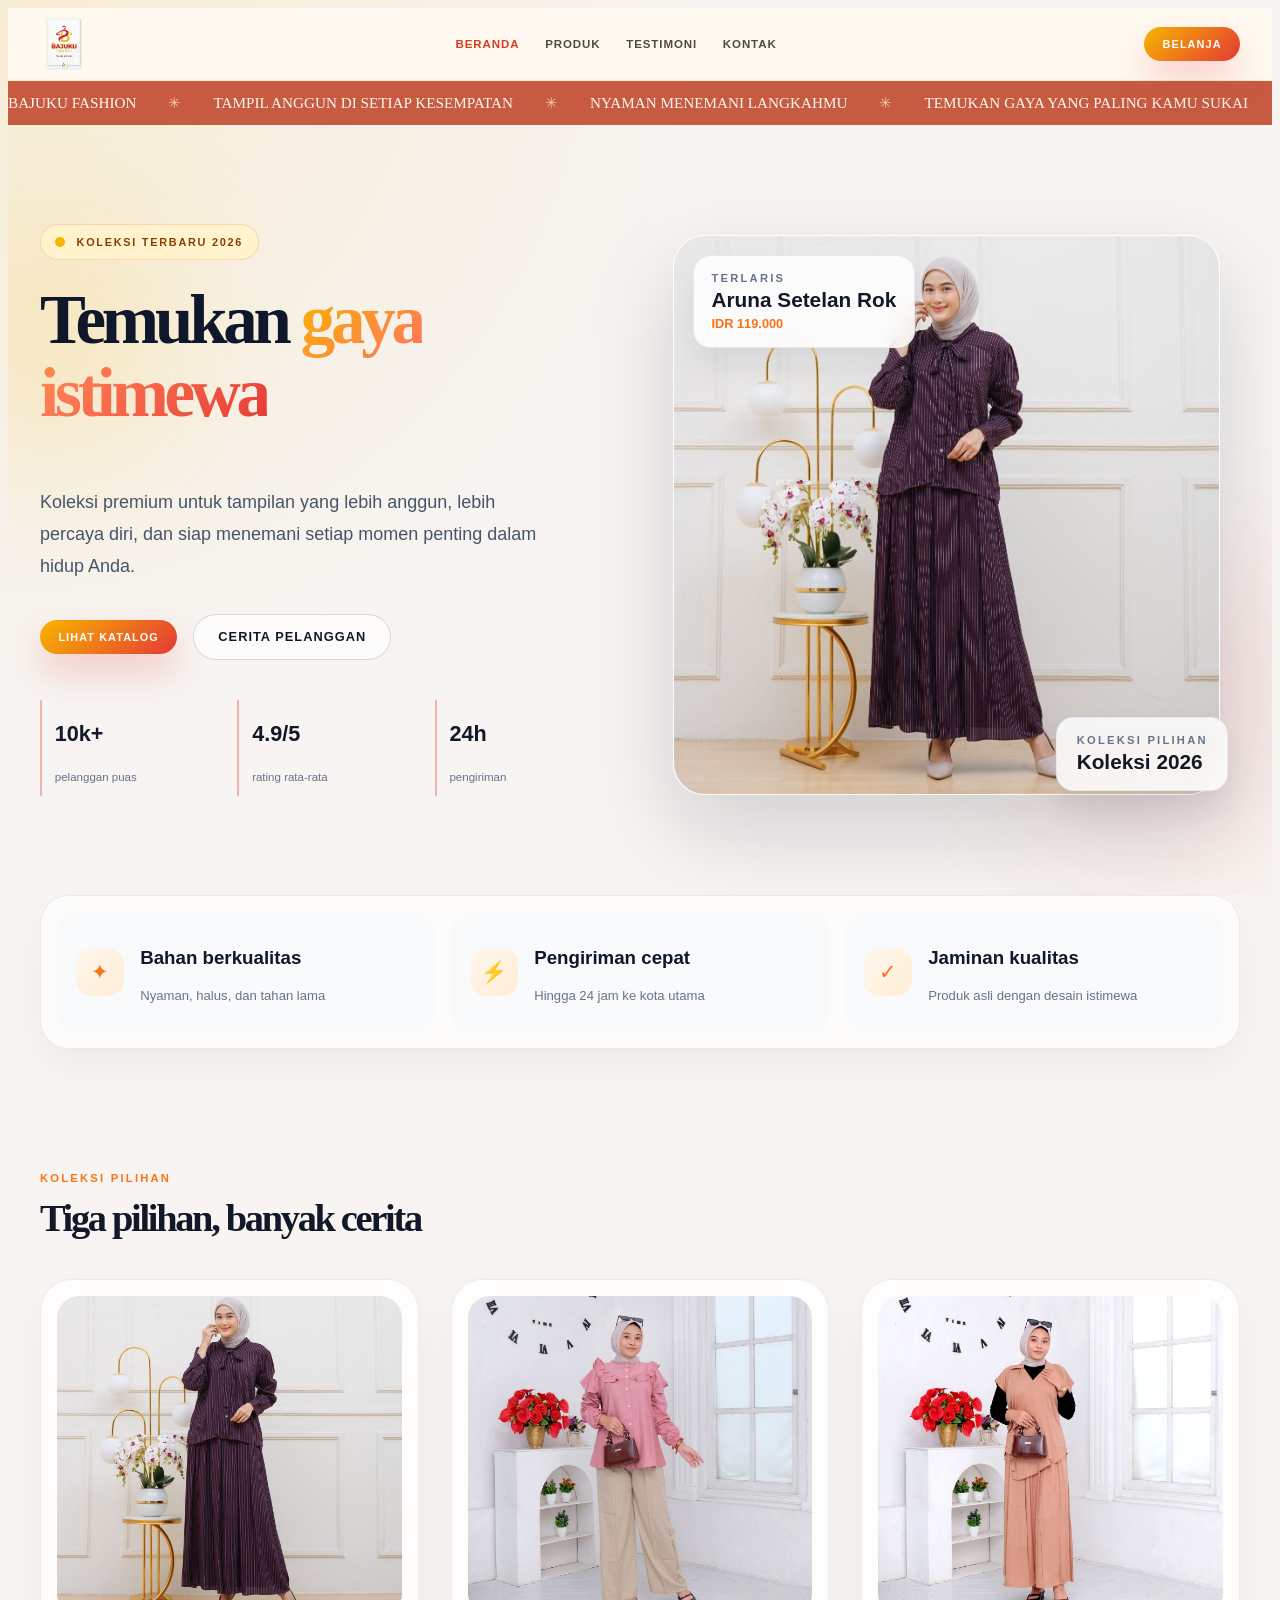
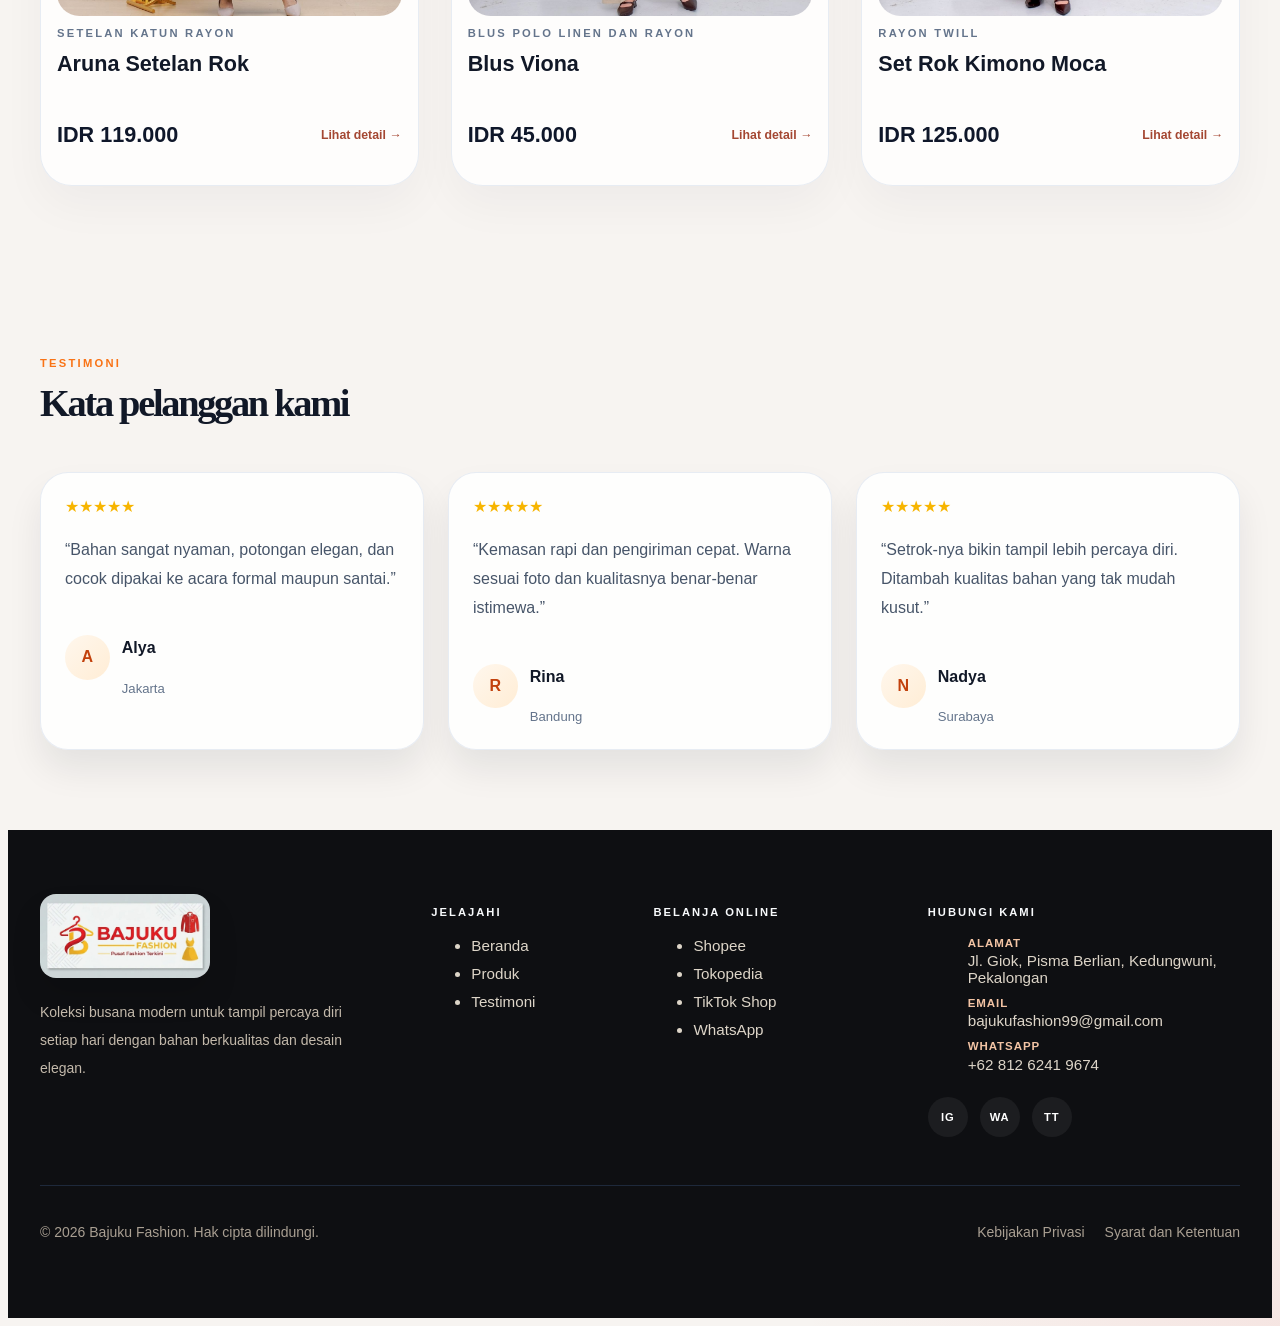
==== v1-23-sep-2026/index.html @ 33618988 "v1.2" ====
<!DOCTYPE html>
<html lang="id">
  <head>
    <meta charset="UTF-8" />
    <meta name="viewport" content="width=device-width, initial-scale=1.0" />
    <title>Bajuku Fashion | Busana Wanita</title>
    <meta
      name="description"
      content="Bajuku Fashion menghadirkan koleksi set rok, blus, dan kimono berkualitas dengan desain modern dan nyaman untuk setiap aktivitas."
    />
    <link rel="stylesheet" href="style.css" />
  </head>
  <body class="bg-[#f7f4f1] text-slate-800 antialiased">
    <header class="site-header">
      <div class="site-header-inner mx-auto max-w-7xl px-3 sm:px-6 lg:px-8">
        <a href="index.html" class="brand-mark" aria-label="Beranda Bajuku Fashion">
          <img src="assets/img/logo-toko/bajuku-portrait.avif" alt="Logo Bajuku Fashion" class="brand-logo" loading="eager" />
        </a>

        <nav class="site-nav" aria-label="Navigasi utama">
          <a href="index.html" class="nav-link active">Beranda</a>
          <a href="index.html#produk" class="nav-link">Produk</a>
          <a href="index.html#testimoni" class="nav-link">Testimoni</a>
          <a href="index.html#kontak" class="nav-link">Kontak</a>
        </nav>

        <a href="#produk" class="primary-btn header-cta">Belanja</a>
      </div>
    </header>

    <div class="ticker" aria-label="Bajuku Fashion, tampil anggun, nyaman sepanjang hari, gaya percaya diri">
      <div class="ticker-track" aria-hidden="true">
        <div class="ticker-group"><span>Bajuku Fashion</span><i>✳</i><span>Tampil anggun di setiap kesempatan</span><i>✳</i><span>Nyaman menemani langkahmu</span><i>✳</i><span>Temukan gaya yang paling kamu sukai</span><i>✳</i><span>Detail manis, pesona istimewa</span><i>✳</i><span>Rayakan cantik versimu</span><i>✳</i><span>Fashion wanita untuk hari penuh cerita</span><i>✳</i><span>Percaya diri, jadi diri sendiri</span><i>✳</i></div>
        <div class="ticker-group"><span>Bajuku Fashion</span><i>✳</i><span>Tampil anggun di setiap kesempatan</span><i>✳</i><span>Nyaman menemani langkahmu</span><i>✳</i><span>Temukan gaya yang paling kamu sukai</span><i>✳</i><span>Detail manis, pesona istimewa</span><i>✳</i><span>Rayakan cantik versimu</span><i>✳</i><span>Fashion wanita untuk hari penuh cerita</span><i>✳</i><span>Percaya diri, jadi diri sendiri</span><i>✳</i></div>
      </div>
    </div>

    <main id="home">
      <section class="hero-wrap">
        <div class="hero-orb orb-left"></div>
        <div class="hero-orb orb-right"></div>

        <div class="mx-auto grid max-w-7xl items-center gap-12 px-4 py-16 sm:px-6 lg:grid-cols-[1.05fr_0.95fr] lg:px-8 lg:py-20">
          <div class="reveal">
            <span class="hero-badge">
              <span class="inline-block h-2.5 w-2.5 rounded-full bg-brand-500"></span>
              Koleksi terbaru 2026
            </span>
            <h1 class="mt-6 max-w-xl text-4xl font-extrabold leading-[1.05] tracking-[-0.06em] text-slate-900 sm:text-5xl lg:text-[4.3rem]">
              Temukan <span class="gradient-text">gaya istimewa</span>
            </h1>
            <p class="mt-6 max-w-lg text-base leading-8 text-slate-600 sm:text-lg">
              Koleksi premium untuk tampilan yang lebih anggun, lebih percaya diri, dan siap menemani setiap momen penting dalam hidup Anda.
            </p>

            <div class="mt-8 flex flex-wrap items-center gap-4">
              <a href="#produk" class="primary-btn">Lihat katalog</a>
              <a href="#testimoni" class="secondary-btn">Cerita pelanggan</a>
            </div>

            <div class="mt-10 grid max-w-xl grid-cols-3 gap-4">
              <div class="stat-card">
                <p class="stat-value">10k+</p>
                <p class="stat-label">pelanggan puas</p>
              </div>
              <div class="stat-card">
                <p class="stat-value">4.9/5</p>
                <p class="stat-label">rating rata-rata</p>
              </div>
              <div class="stat-card">
                <p class="stat-value">24h</p>
                <p class="stat-label">pengiriman</p>
              </div>
            </div>
          </div>

          <div class="hero-visual reveal">
            <div class="hero-card main-card">
              <img src="assets/img/aruna-set-rok/aruna-set-rok-burgundy.avif" alt="Aruna setelan rok warna burgundy" loading="eager" fetchpriority="high" />
            </div>
            <div class="floating-tag tag-left">
              <span>Terlaris</span>
              <strong>Aruna Setelan Rok</strong>
              <em>IDR 119.000</em>
            </div>
            <div class="floating-tag tag-right">
              <span>Koleksi pilihan</span>
              <strong>Koleksi 2026</strong>
            </div>
          </div>
        </div>
      </section>

      <section class="mx-auto max-w-7xl px-4 pb-8 sm:px-6 lg:px-8">
        <div class="feature-band">
          <div class="feature-item">
            <div class="feature-ico">✦</div>
            <div>
              <h3>Bahan berkualitas</h3>
              <p>Nyaman, halus, dan tahan lama</p>
            </div>
          </div>
          <div class="feature-item">
            <div class="feature-ico">⚡</div>
            <div>
              <h3>Pengiriman cepat</h3>
              <p>Hingga 24 jam ke kota utama</p>
            </div>
          </div>
          <div class="feature-item">
            <div class="feature-ico">✓</div>
            <div>
              <h3>Jaminan kualitas</h3>
              <p>Produk asli dengan desain istimewa</p>
            </div>
          </div>
        </div>
      </section>

      <section id="produk" class="mx-auto max-w-7xl px-4 py-20 sm:px-6 lg:px-8">
        <div class="section-heading reveal">
          <p class="eyebrow">Koleksi pilihan</p>
          <h2 class="section-title">Tiga pilihan, banyak cerita</h2>
        </div>

        <div class="product-grid">
          <a class="product-card-link reveal" href="aruna.html" aria-label="Lihat detail Aruna Setelan Rok">
            <article class="product-card">
              <div class="product-image-wrap">
                <img src="assets/img/aruna-set-rok/aruna-set-rok-burgundy.avif" alt="Aruna setelan rok warna burgundy" loading="lazy" />
              </div>
              <p class="product-type">Setelan katun rayon</p>
              <h3 class="product-name">Aruna Setelan Rok</h3>
              <div class="product-card-bottom"><p class="price">IDR 119.000</p><span class="detail-link">Lihat detail <span aria-hidden="true">→</span></span></div>
            </article>
          </a>

          <a class="product-card-link reveal" href="viona.html" aria-label="Lihat detail Blus Viona">
            <article class="product-card">
              <div class="product-image-wrap">
                <img src="assets/img/blus-atasan/blus-viona-DustyPink.avif" alt="Blus Viona warna merah muda dusty pink" loading="lazy" />
              </div>
              <p class="product-type">Blus polo linen dan rayon</p>
              <h3 class="product-name">Blus Viona</h3>
              <div class="product-card-bottom"><p class="price">IDR 45.000</p><span class="detail-link">Lihat detail <span aria-hidden="true">→</span></span></div>
            </article>
          </a>

          <a class="product-card-link reveal" href="kimono.html" aria-label="Lihat detail Set Rok Kimono">
            <article class="product-card">
              <div class="product-image-wrap">
                <img src="assets/img/set-rok-kimono/set-rok-kimono-mocca1.avif" alt="Set rok kimono rayon twill warna moca" loading="lazy" />
              </div>
              <p class="product-type">Rayon twill</p>
              <h3 class="product-name">Set Rok Kimono Moca</h3>
              <div class="product-card-bottom"><p class="price">IDR 125.000</p><span class="detail-link">Lihat detail <span aria-hidden="true">→</span></span></div>
            </article>
          </a>
        </div>
      </section>

      <section id="testimoni" class="mx-auto max-w-7xl px-4 py-20 sm:px-6 lg:px-8">
        <div class="mb-12 reveal">
          <p class="eyebrow">Testimoni</p>
          <h2 class="section-title">Kata pelanggan kami</h2>
        </div>

        <div class="grid gap-6 md:grid-cols-3">
          <article class="testimonial reveal">
            <div class="mb-5 text-brand-500">★★★★★</div>
            <p>“Bahan sangat nyaman, potongan elegan, dan cocok dipakai ke acara formal maupun santai.”</p>
            <div class="mt-6 flex items-center gap-3">
              <div class="avatar">A</div>
              <div>
                <h4>Alya</h4>
                <span>Jakarta</span>
              </div>
            </div>
          </article>

          <article class="testimonial reveal">
            <div class="mb-5 text-brand-500">★★★★★</div>
            <p>“Kemasan rapi dan pengiriman cepat. Warna sesuai foto dan kualitasnya benar-benar istimewa.”</p>
            <div class="mt-6 flex items-center gap-3">
              <div class="avatar">R</div>
              <div>
                <h4>Rina</h4>
                <span>Bandung</span>
              </div>
            </div>
          </article>

          <article class="testimonial reveal">
            <div class="mb-5 text-brand-500">★★★★★</div>
            <p>“Setrok-nya bikin tampil lebih percaya diri. Ditambah kualitas bahan yang tak mudah kusut.”</p>
            <div class="mt-6 flex items-center gap-3">
              <div class="avatar">N</div>
              <div>
                <h4>Nadya</h4>
                <span>Surabaya</span>
              </div>
            </div>
          </article>
        </div>
      </section>
    </main>

    <footer id="kontak" class="bg-[#0e0f12]">
      <div class="mx-auto max-w-7xl px-4 py-16 sm:px-6 lg:px-8">
        <div class="grid landing-footer-grid gap-10">
          <div>
            <img src="assets/img/logo-toko/bajuku-landscape.avif" alt="Logo Bajuku Fashion" class="footer-logo" loading="lazy" />
            <p class="footer-description mt-5 max-w-xs text-sm leading-7">
              Koleksi busana modern untuk tampil percaya diri setiap hari dengan bahan berkualitas dan desain elegan.
            </p>
          </div>

          <div>
            <h3 class="footer-title">Jelajahi</h3>
            <ul class="footer-list">
              <li><a href="#home">Beranda</a></li>
              <li><a href="#produk">Produk</a></li>
              <li><a href="#testimoni">Testimoni</a></li>
            </ul>
          </div>

          <div>
            <h3 class="footer-title">Belanja Online</h3>
            <ul class="footer-list">
              <li><a href="https://shopee.co.id/" target="_blank" rel="noopener noreferrer">Shopee</a></li>
              <li><a href="https://www.tokopedia.com/" target="_blank" rel="noopener noreferrer">Tokopedia</a></li>
              <li><a href="https://shop-id.tokopedia.com/" target="_blank" rel="noopener noreferrer">TikTok Shop</a></li>
              <li><a href="https://wa.me/6281262419674" target="_blank" rel="noopener noreferrer">WhatsApp</a></li>
            </ul>
          </div>

          <div>
            <h3 class="footer-title">Hubungi Kami</h3>
            <ul class="footer-list footer-contact-list">
              <li><span>Alamat</span><span>Jl. Giok, Pisma Berlian, Kedungwuni, Pekalongan</span></li>
              <li><span>Email</span><a href="mailto:bajukufashion99@gmail.com">bajukufashion99@gmail.com</a></li>
              <li><span>WhatsApp</span><a href="https://wa.me/6281262419674" target="_blank" rel="noopener noreferrer">+62 812 6241 9674</a></li>
            </ul>
            <div class="mt-6 flex items-center gap-3">
              <a href="https://www.instagram.com" target="_blank" rel="noreferrer" class="social-link" aria-label="Instagram">IG</a>
              <a href="https://wa.me/6281262419674" target="_blank" rel="noreferrer" class="social-link" aria-label="WhatsApp">WA</a>
              <a href="https://www.tiktok.com" target="_blank" rel="noreferrer" class="social-link" aria-label="TikTok">TT</a>
            </div>
          </div>
        </div>

        <div class="mt-12 flex flex-col gap-4 border-t border-slate-800 pt-6 text-sm footer-legal sm:flex-row sm:items-center sm:justify-between">
          <p>© <span id="year">2026</span> Bajuku Fashion. Hak cipta dilindungi.</p>
          <div class="flex items-center gap-5">
            <a href="kebijakan-privasi.html">Kebijakan Privasi</a>
            <a href="syarat-ketentuan.html">Syarat dan Ketentuan</a>
          </div>
        </div>
      </div>
    </footer>

    <script src="script.js" defer></script>
  </body>
</html>
---- v1-23-sep-2026/style.css ----
html {
  scroll-behavior: smooth;
}

body {
  font-family: Arial, Helvetica, sans-serif;
  background:
    radial-gradient(circle at top left, rgba(247, 181, 0, 0.12), transparent 22%),
    radial-gradient(circle at bottom right, rgba(229, 57, 53, 0.08), transparent 15%),
    #fffaf2;
}

img {
  display: block;
  max-width: 100%;
}

a,
a:hover,
a:focus-visible {
  color: inherit;
  text-decoration: none;
}

.gradient-text {
  background: linear-gradient(135deg, #f7b500 0%, #ff7b54 42%, #e53935 100%);
  -webkit-background-clip: text;
  background-clip: text;
  color: transparent;
}

.site-header {
  position: relative;
  background: rgba(255, 250, 242, 0.96);
  border-bottom: 1px solid rgba(201, 144, 18, 0.12);
}

.site-header-inner {
  min-height: 72px;
  display: flex;
  align-items: center;
  justify-content: space-between;
  gap: 1.5rem;
}

.brand-mark {
  display: inline-flex;
  align-items: center;
  justify-content: center;
  line-height: 0;
}

.brand-logo {
  width: 48px;
  height: 52px;
  object-fit: contain;
}

.nav-link {
  transition: color 0.25s ease;
}

.site-nav {
  display: flex;
  align-items: center;
  justify-content: center;
  flex-wrap: wrap;
  gap: clamp(0.7rem, 2vw, 1.8rem);
  color: #514a42;
  font-size: 0.72rem;
  font-weight: 700;
  letter-spacing: 0.08em;
  text-transform: uppercase;
}

.nav-link:hover,
.nav-link.active {
  color: #d63d1f;
}

.ticker {
  overflow: hidden;
  background: #c65b42;
  color: #fff8ed;
  padding: 0.82rem 0;
}

.ticker-track,
.ticker-group {
  display: flex;
  align-items: center;
}

.ticker-track {
  width: max-content;
  animation: ticker-scroll 34s linear infinite;
}

.ticker-group {
  flex: 0 0 auto;
  gap: 2rem;
  padding-right: 2rem;
  font-family: 'Times New Roman', Times, serif;
  font-size: 0.95rem;
  white-space: nowrap;
  text-transform: uppercase;
}

.ticker-group i {
  color: #f5c6aa;
  font-style: normal;
}

@keyframes ticker-scroll {
  to { transform: translateX(50%); }
}

.primary-btn,
.secondary-btn,
.shop-btn,
.promo-btn {
  transition: all 0.25s ease;
}

.primary-btn {
  display: inline-flex;
  align-items: center;
  justify-content: center;
  border-radius: 9999px;
  background: linear-gradient(135deg, #f7b500 0%, #e53935 100%);
  color: #fff;
  padding: 0.7rem 1.15rem;
  font-size: 0.68rem;
  font-weight: 800;
  letter-spacing: 0.1em;
  text-transform: uppercase;
  box-shadow: 0 18px 35px rgba(229, 57, 53, 0.22);
}

.primary-btn:hover,
.secondary-btn:hover,
.shop-btn:hover,
.promo-btn:hover {
  transform: translateY(-2px);
}

.secondary-btn {
  display: inline-flex;
  align-items: center;
  justify-content: center;
  border-radius: 9999px;
  border: 1px solid rgba(148, 163, 184, 0.38);
  background: rgba(255, 255, 255, 0.7);
  color: #0f172a;
  padding: 0.9rem 1.5rem;
  font-size: 0.8rem;
  font-weight: 800;
  letter-spacing: 0.08em;
  text-transform: uppercase;
}

.hero-wrap {
  position: relative;
  overflow: hidden;
}

.hero-orb {
  position: absolute;
  border-radius: 50%;
  filter: blur(80px);
  opacity: 0.7;
}

.orb-left {
  left: -80px;
  top: 90px;
  width: 240px;
  height: 240px;
  background: rgba(247, 181, 0, 0.26);
}

.orb-right {
  right: -30px;
  bottom: 60px;
  width: 280px;
  height: 280px;
  background: rgba(229, 57, 53, 0.18);
}

.hero-badge {
  display: inline-flex;
  align-items: center;
  gap: 0.7rem;
  border-radius: 9999px;
  border: 1px solid rgba(231, 70, 35, 0.18);
  background: rgba(255, 244, 205, 0.9);
  color: #8c3d00;
  padding: 0.7rem 0.9rem;
  font-size: 0.68rem;
  font-weight: 800;
  letter-spacing: 0.16em;
  text-transform: uppercase;
}

.hero-visual {
  position: relative;
  min-height: 610px;
}

.hero-card {
  position: absolute;
  overflow: hidden;
  border-radius: 2rem;
  border: 1px solid rgba(255, 255, 255, 0.7);
  background: rgba(255, 255, 255, 0.7);
  box-shadow: 0 35px 90px rgba(15, 23, 42, 0.16);
}

.main-card {
  right: 20px;
  top: 30px;
  width: min(100%, 560px);
  height: 560px;
}

.main-card img {
  width: 100%;
  height: 100%;
  object-fit: cover;
}

.floating-tag {
  position: absolute;
  display: flex;
  flex-direction: column;
  gap: 0.25rem;
  border-radius: 1.1rem;
  background: rgba(255, 255, 255, 0.82);
  border: 1px solid rgba(226, 232, 240, 0.9);
  box-shadow: 0 18px 30px rgba(15, 23, 42, 0.08);
  backdrop-filter: blur(8px);
}

.tag-left {
  left: 0;
  top: 50px;
  padding: 1rem 1.1rem;
}

.tag-right {
  right: 12px;
  bottom: 24px;
  padding: 1rem 1.2rem;
}

.floating-tag span,
.panel-kicker,
.product-type,
.eyebrow,
.footer-title {
  font-size: 0.7rem;
  letter-spacing: 0.2em;
  text-transform: uppercase;
  font-weight: 800;
}

.floating-tag strong,
.footer-title,
.product-name,
.stat-value,
.section-title,
.testimonial h4 {
  color: #111827;
}

.floating-tag span {
  color: #64748b;
}

.floating-tag strong {
  font-size: 1.3rem;
  font-weight: 900;
}

.floating-tag em {
  font-size: 0.8rem;
  color: #f97316;
  font-style: normal;
  font-weight: 800;
}

.feature-band {
  display: grid;
  gap: 1rem;
  grid-template-columns: repeat(3, minmax(0, 1fr));
  border: 1px solid rgba(148, 163, 184, 0.2);
  background: rgba(255, 255, 255, 0.7);
  border-radius: 1.8rem;
  box-shadow: 0 18px 35px rgba(15, 23, 42, 0.04);
  padding: 1rem;
}

.feature-item {
  display: flex;
  align-items: center;
  gap: 1rem;
  border-radius: 1.2rem;
  background: rgba(248, 250, 252, 0.8);
  padding: 1rem 1.2rem;
}

.feature-ico {
  display: flex;
  align-items: center;
  justify-content: center;
  width: 3rem;
  height: 3rem;
  border-radius: 1rem;
  background: linear-gradient(135deg, #fff7ed 0%, #ffedd5 100%);
  color: #f97316;
  font-size: 1.3rem;
}

.feature-item h3 {
  font-weight: 800;
  color: #0f172a;
}

.feature-item p {
  color: #64748b;
  font-size: 0.82rem;
  margin-top: 0.2rem;
}

.eyebrow {
  color: #f97316;
}

.section-title {
  margin-top: 0.8rem;
  font-size: clamp(2rem, 3vw, 3rem);
  line-height: 1.1;
  letter-spacing: -0.06em;
  font-weight: 900;
  font-family: 'Times New Roman', Times, serif;
}

.section-heading {
  margin-bottom: 2.5rem;
}

.stat-card {
  min-width: 0;
  border-left: 2px solid rgba(229, 57, 53, 0.35);
  padding-left: 0.8rem;
}

.stat-value {
  font-size: 1.35rem;
  font-weight: 900;
  line-height: 1.2;
}

.stat-label {
  margin-top: 0.3rem;
  color: #64748b;
  font-size: 0.72rem;
  line-height: 1.4;
}

h1 {
  font-family: 'Times New Roman', Times, serif;
}

.filter-row {
  display: flex;
  flex-wrap: wrap;
  gap: 0.75rem;
}

.filter-btn,
.gallery-btn,
.social-link {
  transition: all 0.25s ease;
}

.filter-btn {
  border-radius: 9999px;
  border: 1px solid rgba(148, 163, 184, 0.25);
  background: rgba(255, 255, 255, 0.7);
  padding: 0.8rem 1.1rem;
  font-size: 0.72rem;
  font-weight: 800;
  letter-spacing: 0.12em;
  text-transform: uppercase;
  color: #334155;
}

.filter-btn:hover,
.filter-btn.active {
  background: linear-gradient(135deg, #f7b500 0%, #e53935 100%);
  color: white;
  border-color: transparent;
  box-shadow: 0 14px 24px rgba(229, 57, 53, 0.22);
}

.product-card {
  position: relative;
  border-radius: 2rem;
  background: rgba(255, 255, 255, 0.8);
  border: 1px solid rgba(226, 232, 240, 0.8);
  padding: 1rem;
  box-shadow: 0 20px 45px rgba(15, 23, 42, 0.04);
  transition: transform 0.3s ease, box-shadow 0.3s ease;
}

.product-grid {
  display: grid;
  grid-template-columns: repeat(3, minmax(0, 1fr));
  gap: 2rem;
}

.product-card-link {
  display: block;
  min-width: 0;
  color: inherit;
}

.product-card-link .product-card {
  height: 100%;
}

.product-card-link:hover .product-card {
  transform: translateY(-6px);
  box-shadow: 0 30px 60px rgba(15, 23, 42, 0.1);
}

.product-card-bottom {
  display: flex;
  align-items: center;
  justify-content: space-between;
  flex-wrap: wrap;
  gap: 0.65rem;
  margin-top: 1.25rem;
}

.detail-link {
  color: #a44732;
  font-size: 0.77rem;
  font-weight: 800;
}

.detail-main,
.policy-main {
  width: min(100% - 2rem, 80rem);
  margin: 0 auto;
}

.detail-main {
  padding-top: 2rem;
  padding-bottom: 5rem;
}

.breadcrumb {
  display: flex;
  flex-wrap: wrap;
  gap: 0.55rem;
  margin-bottom: 1.5rem;
  color: #71685f;
  font-size: 0.82rem;
}

.breadcrumb span {
  color: #b6a99d;
}

.product-detail-grid {
  display: grid;
  grid-template-columns: minmax(0, 1fr) minmax(0, 0.9fr);
  align-items: start;
  gap: clamp(2rem, 5vw, 5rem);
}

.detail-image-frame {
  overflow: hidden;
  aspect-ratio: 0.92;
  border: 1px solid rgba(112, 91, 72, 0.12);
  border-radius: 0.5rem;
  background: #eee8df;
}

.detail-main-image,
.detail-main-video {
  width: 100%;
  height: 100%;
  object-fit: cover;
}

.detail-main-video[hidden],
.detail-main-image[hidden] {
  display: none;
}

.detail-main-image {
  display: block;
}

.detail-gallery-controls {
  display: grid;
  gap: 0.75rem;
  margin-top: 0.8rem;
}

.detail-thumbnails {
  display: flex;
  gap: 0.55rem;
  overflow-x: auto;
  padding: 0.15rem 0 0.4rem;
  scrollbar-width: thin;
}

.gallery-thumbnail {
  flex: 0 0 4.5rem;
  width: 4.5rem;
  height: 4.5rem;
  overflow: hidden;
  border: 2px solid transparent;
  border-radius: 0.35rem;
  background: #eee8df;
  cursor: pointer;
}

.gallery-thumbnail.is-selected {
  border-color: #c65b42;
}

.gallery-thumbnail img {
  width: 100%;
  height: 100%;
  object-fit: cover;
}

.video-choice {
  justify-self: start;
  border: 1px solid #c65b42;
  border-radius: 0.3rem;
  background: #fffaf2;
  color: #9c432f;
  padding: 0.65rem 0.9rem;
  font: inherit;
  font-size: 0.82rem;
  font-weight: 700;
  cursor: pointer;
}

.video-choice:disabled {
  border-color: #d8d0c7;
  color: #82796f;
  cursor: not-allowed;
}

.image-caption {
  margin-top: 0.75rem;
  color: #71685f;
  font-size: 0.8rem;
}

.detail-copy {
  padding-top: 1rem;
}

.detail-title {
  margin-top: 0.75rem;
  color: #211d19;
  font-family: 'Times New Roman', Times, serif;
  font-size: 3rem;
  font-weight: 700;
  line-height: 1.05;
}

.detail-price {
  margin-top: 1rem;
  color: #9c432f;
  font-size: 1.6rem;
  font-weight: 800;
}

.detail-lead {
  margin-top: 1rem;
  color: #514a42;
  font-size: 1rem;
  line-height: 1.8;
}

.color-selector {
  margin-top: 1.5rem;
  border: 0;
  padding: 0;
}

.color-selector legend {
  margin-bottom: 0.75rem;
  color: #342f29;
  font-size: 0.88rem;
  font-weight: 700;
}

.selected-color {
  color: #71685f;
  font-weight: 400;
}

.color-options {
  display: flex;
  flex-wrap: wrap;
  gap: 0.55rem;
}

.color-option {
  display: inline-flex;
  align-items: center;
  gap: 0.5rem;
  min-height: 2.55rem;
  border: 1px solid #ddd4c9;
  border-radius: 9999px;
  padding: 0.45rem 0.8rem;
  background: rgba(255, 255, 255, 0.68);
  color: #403a34;
  font: inherit;
  font-size: 0.78rem;
  cursor: pointer;
}

.color-option.is-selected,
.color-option:focus-visible {
  border-color: #9c432f;
  outline: 2px solid rgba(156, 67, 47, 0.16);
  outline-offset: 2px;
}

.color-dot {
  width: 1rem;
  height: 1rem;
  flex: 0 0 auto;
  border: 1px solid rgba(0, 0, 0, 0.14);
  border-radius: 50%;
  background: var(--swatch-color);
}

.detail-marketplaces {
  display: grid;
  grid-template-columns: repeat(2, minmax(0, 1fr));
  gap: 0.65rem;
  margin-top: 1.6rem;
}

.detail-marketplaces a {
  display: flex;
  align-items: center;
  justify-content: center;
  min-height: 3rem;
  border: 1px solid #ddd4c9;
  border-radius: 0.35rem;
  background: rgba(255, 255, 255, 0.72);
  color: #403a34;
  font-size: 0.83rem;
  font-weight: 700;
  text-align: center;
}

.detail-marketplaces a:hover {
  border-color: #a44732;
  color: #923e2c;
}

.detail-marketplaces .marketplace-primary {
  grid-column: 1 / -1;
  justify-content: space-between;
  padding: 0 1rem;
  border-color: #a44732;
  background: #a44732;
  color: #fff;
}

.marketplace-primary span {
  border-radius: 9999px;
  background: rgba(255, 255, 255, 0.18);
  padding: 0.35rem 0.6rem;
  font-size: 0.65rem;
}

.detail-information {
  display: grid;
  gap: 2rem;
  margin-top: 4rem;
  border-top: 1px solid #ddd4c9;
  padding-top: 2.5rem;
}

.detail-information > div:first-child > p {
  max-width: 48rem;
  margin-top: 0.8rem;
  color: #62594f;
  line-height: 1.7;
}

.detail-columns {
  display: grid;
  grid-template-columns: repeat(2, minmax(0, 1fr));
  gap: 2.5rem;
}

.spec-section h3,
.product-notes h3 {
  margin-bottom: 0.8rem;
  color: #332d27;
  font-size: 1rem;
  font-weight: 800;
}

.detail-list {
  display: grid;
  gap: 0.6rem;
  padding-left: 1.2rem;
  color: #514a42;
  line-height: 1.65;
}

.size-list {
  display: grid;
}

.size-list > div {
  display: flex;
  justify-content: space-between;
  gap: 1rem;
  border-bottom: 1px solid #e6dfd6;
  padding: 0.65rem 0;
  color: #514a42;
  font-size: 0.9rem;
}

.size-list dd {
  margin: 0;
  font-weight: 700;
  text-align: right;
}

.product-notes {
  border-left: 3px solid #c65b42;
  padding-left: 1rem;
}

.simple-footer {
  display: flex;
  flex-wrap: wrap;
  align-items: center;
  justify-content: space-between;
  gap: 0.9rem 2rem;
  background: #1d1b18;
  padding: 1.5rem max(calc((100vw - 80rem) / 2), 1.25rem);
  color: #ddd5c8;
  font-size: 0.8rem;
}

.simple-footer a:first-child {
  color: #fff8ed;
  font-weight: 800;
}

.simple-footer a:hover {
  color: #f3c4a4;
}

.policy-main {
  min-height: calc(100vh - 150px);
  padding-top: 2rem;
  padding-bottom: 5rem;
}

.policy-content {
  max-width: 54rem;
  padding: 1.5rem 0 2rem;
}

.policy-list {
  display: grid;
  gap: 1.1rem;
  margin-top: 2rem;
  padding-left: 1.35rem;
  color: #514a42;
  font-size: 1rem;
  line-height: 1.8;
}

.policy-statement {
  margin-top: 1.5rem;
  color: #514a42;
  font-size: 1.05rem;
  line-height: 1.9;
}

.policy-thanks {
  margin-top: 1.5rem;
  color: #514a42;
  line-height: 1.7;
}

.policy-back {
  margin-top: 1.5rem;
}

.product-card:hover {
  transform: translateY(-8px);
  box-shadow: 0 30px 60px rgba(15, 23, 42, 0.1);
}

.product-card.hidden {
  display: none;
}

.product-image-wrap {
  overflow: hidden;
  border-radius: 1.4rem;
}

.product-image-wrap img {
  width: 100%;
  height: 320px;
  object-fit: cover;
  transition: transform 0.45s ease;
}

.product-card:hover .product-image-wrap img {
  transform: scale(1.05);
}

.product-type {
  color: #64748b;
}

.product-name {
  margin-top: 0.5rem;
  font-size: 1.35rem;
  font-weight: 900;
  line-height: 1.3;
}

.product-badge {
  display: inline-flex;
  align-items: center;
  justify-content: center;
  border-radius: 9999px;
  padding: 0.35rem 0.7rem;
  font-size: 0.65rem;
  font-weight: 800;
  letter-spacing: 0.08em;
  text-transform: uppercase;
}

.product-badge.hot { background: #fff4d6; color: #b75d00; }
.product-badge.new { background: #fff1f2; color: #be123c; }
.product-badge.trend { background: #fff6d9; color: #ca8a04; }
.product-badge.fresh { background: #fff0dc; color: #b45309; }
.product-badge.limited { background: #fff1f2; color: #e53935; }
.product-badge.popular { background: #fffaf0; color: #b45309; }

.price {
  font-size: 1.35rem;
  font-weight: 900;
  color: #0f172a;
}

.meta {
  margin-top: 0.18rem;
  color: #64748b;
  font-size: 0.85rem;
}

.shop-btn {
  border: none;
  border-radius: 9999px;
  background: #111827;
  color: white;
  padding: 0.78rem 1.1rem;
  font-size: 0.75rem;
  font-weight: 800;
  letter-spacing: 0.08em;
  text-transform: uppercase;
}

.marketplace-links {
  display: flex;
  flex-wrap: wrap;
  gap: 0.45rem;
  margin-top: 1rem;
}

.marketplace-links a {
  display: inline-flex;
  align-items: center;
  justify-content: center;
  min-height: 2.35rem;
  border: 1px solid #e2e8f0;
  border-radius: 9999px;
  padding: 0.5rem 0.72rem;
  color: #334155;
  font-size: 0.68rem;
  font-weight: 700;
  text-decoration: none;
  transition: background 0.2s ease, color 0.2s ease, border-color 0.2s ease;
}

.marketplace-links a:hover {
  border-color: #d47b00;
  background: #fff8df;
  color: #8d3d00;
}

.marketplace-links a.recommended {
  border-color: #111827;
  background: #111827;
  color: #fff;
}

.marketplace-links a.recommended:hover {
  background: #334155;
}

.gallery-slider {
  position: relative;
  overflow: hidden;
  border-radius: 2rem;
  min-height: 440px;
}

.slide {
  position: absolute;
  inset: 0;
  opacity: 0;
  pointer-events: none;
  transition: opacity 0.5s ease, transform 0.5s ease;
  transform: scale(1.02);
}

.slide.active {
  opacity: 1;
  pointer-events: auto;
  transform: scale(1);
}

.slide-caption {
  position: absolute;
  left: 2rem;
  bottom: 2rem;
  padding: 1rem 1.2rem;
  border-radius: 1rem;
  background: rgba(15, 23, 42, 0.38);
  border: 1px solid rgba(255, 255, 255, 0.18);
  backdrop-filter: blur(10px);
}

.slide-caption p {
  color: rgba(255, 255, 255, 0.84);
  font-size: 0.7rem;
  letter-spacing: 0.18em;
  text-transform: uppercase;
}

.slide-caption h3 {
  margin-top: 0.5rem;
  font-size: 2rem;
  font-weight: 900;
}

.gallery-btn {
  display: inline-flex;
  align-items: center;
  justify-content: center;
  width: 3rem;
  height: 3rem;
  border-radius: 9999px;
  border: 1px solid rgba(255, 255, 255, 0.2);
  background: rgba(255, 255, 255, 0.06);
  color: white;
  font-size: 1.25rem;
}

.gallery-btn:hover {
  background: rgba(249, 115, 22, 0.2);
  border-color: rgba(251, 146, 60, 0.5);
}

.feature-panel,
.testimonial {
  border: 1px solid rgba(226, 232, 240, 0.8);
  background: rgba(255, 255, 255, 0.08);
  border-radius: 1.75rem;
  box-shadow: 0 20px 35px rgba(15, 23, 42, 0.08);
}

.feature-panel {
  padding: 1.5rem;
}

.feature-panel ul {
  margin-top: 1rem;
  display: grid;
  gap: 0.85rem;
  color: rgba(255, 255, 255, 0.74);
  font-size: 0.95rem;
  line-height: 1.7;
}

.feature-panel li {
  display: flex;
  gap: 0.7rem;
  align-items: flex-start;
}

.feature-panel li::before {
  content: '✦';
  color: #fbbf24;
  font-size: 0.8rem;
  line-height: 1.8;
}

.promo-panel {
  border-radius: 1.8rem;
  background: linear-gradient(135deg, #f7b500 0%, #e53935 100%);
  padding: 1.7rem 1.5rem;
  color: white;
  box-shadow: 0 24px 46px rgba(229, 57, 53, 0.25);
}

.promo-panel p {
  font-size: 0.7rem;
  letter-spacing: 0.2em;
  text-transform: uppercase;
  opacity: 0.85;
}

.promo-panel h3 {
  margin-top: 0.9rem;
  font-size: clamp(2rem, 2.5vw, 3rem);
  line-height: 1.1;
  font-weight: 900;
}

.promo-panel span {
  display: block;
  margin-top: 0.7rem;
  color: rgba(255, 255, 255, 0.82);
}

.promo-btn {
  display: inline-flex;
  margin-top: 1.4rem;
  border-radius: 9999px;
  background: white;
  color: #111827;
  padding: 0.8rem 1.3rem;
  font-size: 0.72rem;
  font-weight: 800;
  letter-spacing: 0.08em;
  text-transform: uppercase;
}

.testimonial {
  background: rgba(255, 255, 255, 0.85);
  padding: 1.5rem;
}

.testimonial p {
  color: #475569;
  line-height: 1.8;
  font-size: 1rem;
}

.avatar {
  display: flex;
  align-items: center;
  justify-content: center;
  width: 2.8rem;
  height: 2.8rem;
  border-radius: 50%;
  background: linear-gradient(135deg, #fff7ed 0%, #ffedd5 100%);
  color: #c2410c;
  font-weight: 900;
}

.testimonial h4 {
  font-weight: 800;
}

.testimonial span {
  color: #64748b;
  font-size: 0.82rem;
}

.footer-logo {
  width: 170px;
  border-radius: 1rem;
  box-shadow: 0 18px 30px rgba(0, 0, 0, 0.12);
}

.footer-title {
  color: #f8fafc;
  font-weight: 800;
  letter-spacing: 0.18em;
  text-transform: uppercase;
}

.footer-list {
  margin-top: 1.2rem;
  display: grid;
  gap: 0.7rem;
  color: #ddd5c8;
  font-size: 0.95rem;
}

.footer-list a {
  transition: color 0.2s ease;
  text-decoration: none;
}

.footer-list a:hover {
  color: #f3c4a4;
}

footer {
  color: #ddd5c8;
}

.footer-description {
  color: #c3b9ab;
}

.landing-footer-grid {
  grid-template-columns: minmax(12rem, 1.35fr) minmax(8rem, 0.7fr) minmax(10rem, 0.9fr) minmax(15rem, 1.2fr);
}

.landing-footer-grid > div {
  min-width: 0;
}

.footer-contact-list li {
  display: grid;
  gap: 0.2rem;
  overflow-wrap: anywhere;
}

.footer-contact-list li > span:first-child {
  color: #f3c4a4;
  font-size: 0.72rem;
  font-weight: 800;
  letter-spacing: 0.08em;
  text-transform: uppercase;
}

.footer-legal {
  color: #a99f92;
}

footer a {
  color: inherit;
  text-decoration: none;
}

footer a:hover {
  color: #f3c4a4;
}

.social-link {
  display: inline-flex;
  align-items: center;
  justify-content: center;
  width: 2.5rem;
  height: 2.5rem;
  border-radius: 9999px;
  background: rgba(255, 255, 255, 0.06);
  color: #fff;
  font-size: 0.7rem;
  font-weight: 800;
  letter-spacing: 0.08em;
}

.social-link:hover {
  background: rgba(249, 115, 22, 0.2);
  color: #fed7aa;
}

.reveal {
  opacity: 0;
  transform: translateY(24px);
  transition: opacity 0.7s ease, transform 0.7s ease;
}

.reveal.is-visible {
  opacity: 1;
  transform: translateY(0);
}

@media (max-width: 1024px) {
  .landing-footer-grid {
    grid-template-columns: repeat(2, minmax(0, 1fr));
  }

  .hero-visual {
    min-height: 520px;
  }

  .main-card {
    width: min(100%, 480px);
    height: 500px;
  }
}

@media (max-width: 768px) {
  .brand-logo {
    width: 44px;
    height: 48px;
  }

  .feature-band {
    grid-template-columns: 1fr;
  }

  .hero-visual {
    min-height: 470px;
  }

  .product-grid {
    grid-template-columns: repeat(2, minmax(0, 1fr));
  }

  .product-detail-grid {
    grid-template-columns: minmax(0, 1fr);
    gap: 1.5rem;
  }

  .detail-image-frame {
    aspect-ratio: 1.1;
  }

  .main-card {
    right: 0;
    left: 0;
    margin: 0 auto;
    width: min(100%, 440px);
    height: 420px;
  }

  .tag-left {
    left: 14px;
    top: 18px;
  }

  .tag-right {
    right: 18px;
    bottom: 10px;
  }
}

@media (max-width: 640px) {
  .brand-logo {
    width: 40px;
    height: 44px;
  }

  .site-header-inner {
    min-height: 64px;
    flex-wrap: wrap;
    justify-content: center;
    gap: 0.35rem 0.9rem;
    padding-top: 0.5rem;
    padding-bottom: 0.55rem;
  }

  .site-nav {
    order: 3;
    width: 100%;
    gap: 0.45rem 1rem;
    font-size: 0.62rem;
  }

  .detail-main,
  .policy-main {
    width: min(100% - 1.5rem, 80rem);
  }

  .detail-title {
    font-size: 2.35rem;
  }

  .gallery-thumbnail {
    flex-basis: 3.8rem;
    width: 3.8rem;
    height: 3.8rem;
  }

  .landing-footer-grid {
    grid-template-columns: 1fr;
  }

  .detail-columns {
    grid-template-columns: 1fr;
    gap: 1.5rem;
  }

  .detail-marketplaces {
    gap: 0.5rem;
  }

  .simple-footer {
    align-items: flex-start;
    flex-direction: column;
    padding: 1.5rem 1rem;
  }

  .header-cta {
    padding: 0.55rem 0.85rem;
    font-size: 0.62rem;
  }

  .product-grid {
    grid-template-columns: 1fr;
    gap: 1.2rem;
  }

  .product-image-wrap img {
    height: 360px;
  }

  .hero-badge {
    letter-spacing: 0.12em;
    font-size: 0.62rem;
  }

  .hero-visual {
    min-height: 390px;
  }

  .main-card {
    height: 330px;
  }

  .tag-left,
  .tag-right {
    padding: 0.8rem 0.85rem;
  }

  .floating-tag strong {
    font-size: 1rem;
  }

  .slide-caption {
    left: 1rem;
    right: 1rem;
    bottom: 1rem;
  }
}

@media (prefers-reduced-motion: reduce) {
  html { scroll-behavior: auto; }
  .ticker-track { animation: none; }
  *, *::before, *::after { transition-duration: 0.01ms !important; }
}

/* Static utility styles keep the layout available without a runtime CSS CDN. */
* { box-sizing: border-box; }
.mx-auto { margin-left: auto; margin-right: auto; }
.flex { display: flex; }
.inline-flex { display: inline-flex; }
.inline-block { display: inline-block; }
.grid { display: grid; }
.hidden { display: none; }
.flex-col { flex-direction: column; }
.flex-wrap { flex-wrap: wrap; }
.items-center { align-items: center; }
.items-start { align-items: flex-start; }
.justify-between { justify-content: space-between; }
.grid-cols-3 { grid-template-columns: repeat(3, minmax(0, 1fr)); }
.gap-2 { gap: 0.5rem; }
.gap-3 { gap: 0.75rem; }
.gap-4 { gap: 1rem; }
.gap-5 { gap: 1.25rem; }
.gap-6 { gap: 1.5rem; }
.gap-7 { gap: 1.75rem; }
.gap-8 { gap: 2rem; }
.gap-10 { gap: 2.5rem; }
.gap-12 { gap: 3rem; }
.max-w-7xl { max-width: 80rem; }
.max-w-xl { max-width: 36rem; }
.max-w-lg { max-width: 32rem; }
.max-w-xs { max-width: 20rem; }
.w-full { width: 100%; }
.h-2\.5 { height: 0.625rem; }
.w-2\.5 { width: 0.625rem; }
.h-\[440px\] { height: 440px; }
.object-cover { object-fit: cover; }
.px-3 { padding-left: 0.75rem; padding-right: 0.75rem; }
.px-4 { padding-left: 1rem; padding-right: 1rem; }
.py-2 { padding-top: 0.5rem; padding-bottom: 0.5rem; }
.py-16 { padding-top: 4rem; padding-bottom: 4rem; }
.py-20 { padding-top: 5rem; padding-bottom: 5rem; }
.pb-8 { padding-bottom: 2rem; }
.pt-6 { padding-top: 1.5rem; }
.mt-5 { margin-top: 1.25rem; }
.mt-6 { margin-top: 1.5rem; }
.mt-8 { margin-top: 2rem; }
.mt-10 { margin-top: 2.5rem; }
.mt-12 { margin-top: 3rem; }
.mb-5 { margin-bottom: 1.25rem; }
.mb-10 { margin-bottom: 2.5rem; }
.mb-12 { margin-bottom: 3rem; }
.text-4xl { font-size: 2.25rem; }
.text-base { font-size: 1rem; }
.text-sm { font-size: 0.875rem; }
.text-white { color: #fff; }
.text-slate-300 { color: #cbd5e1; }
.text-slate-400 { color: #94a3b8; }
.text-slate-500 { color: #64748b; }
.text-slate-600 { color: #475569; }
.text-slate-700 { color: #334155; }
.text-slate-800 { color: #1e293b; }
.text-slate-900 { color: #0f172a; }
.text-brand-200 { color: #ffe379; }
.text-brand-500 { color: #f7b500; }
.bg-brand-500 { background-color: #f7b500; }
.bg-white\/80 { background-color: rgba(255, 255, 255, 0.8); }
.bg-\[\#f7f4f1\] { background-color: #f7f4f1; }
.bg-\[\#17181b\] { background-color: #17181b; }
.bg-\[\#0e0f12\] { background-color: #0e0f12; }
.border { border: 1px solid #e2e8f0; }
.border-t { border-top: 1px solid; }
.border-slate-200 { border-color: #e2e8f0; }
.border-slate-800 { border-color: #1e293b; }
.rounded-full { border-radius: 9999px; }
.shadow-sm { box-shadow: 0 1px 2px rgba(15, 23, 42, 0.08); }
.font-bold { font-weight: 700; }
.font-extrabold { font-weight: 800; }
.uppercase { text-transform: uppercase; }
.antialiased { -webkit-font-smoothing: antialiased; }
.transition { transition: all 0.25s ease; }
.leading-7 { line-height: 1.75rem; }
.leading-8 { line-height: 2rem; }
.leading-\[1\.05\] { line-height: 1.05; }
.tracking-\[0\.12em\] { letter-spacing: 0.12em; }
.tracking-\[0\.16em\] { letter-spacing: 0.16em; }
.tracking-\[-0\.06em\] { letter-spacing: -0.06em; }
.text-\[0\.68rem\] { font-size: 0.68rem; }
.text-\[0\.74rem\] { font-size: 0.74rem; }
.hover\:border-brand-300:hover { border-color: #ffd24a; }
.hover\:text-brand-600:hover { color: #e89a00; }

@media (min-width: 640px) {
  .sm\:flex-row { flex-direction: row; }
  .sm\:items-center { align-items: center; }
  .sm\:items-end { align-items: flex-end; }
  .sm\:justify-between { justify-content: space-between; }
  .sm\:gap-3 { gap: 0.75rem; }
  .sm\:px-5 { padding-left: 1.25rem; padding-right: 1.25rem; }
  .sm\:px-6 { padding-left: 1.5rem; padding-right: 1.5rem; }
  .sm\:text-5xl { font-size: 3rem; }
  .sm\:text-lg { font-size: 1.125rem; }
}

@media (min-width: 768px) {
  .md\:flex-row { flex-direction: row; }
  .md\:items-end { align-items: flex-end; }
  .md\:justify-between { justify-content: space-between; }
  .md\:grid-cols-2 { grid-template-columns: repeat(2, minmax(0, 1fr)); }
  .md\:grid-cols-3 { grid-template-columns: repeat(3, minmax(0, 1fr)); }
  .md\:inline-flex { display: inline-flex; }
}

@media (min-width: 1024px) {
  .lg\:flex { display: flex; }
  .lg\:grid-cols-4 { grid-template-columns: repeat(4, minmax(0, 1fr)); }
  .lg\:grid-cols-\[1\.05fr_0\.95fr\] { grid-template-columns: 1.05fr 0.95fr; }
  .lg\:grid-cols-\[1\.2fr_0\.8fr\] { grid-template-columns: 1.2fr 0.8fr; }
  .lg\:px-8 { padding-left: 2rem; padding-right: 2rem; }
  .lg\:py-20 { padding-top: 5rem; padding-bottom: 5rem; }
  .lg\:text-\[4\.3rem\] { font-size: 4.3rem; }
}

@media (min-width: 1280px) {
  .xl\:grid-cols-3 { grid-template-columns: repeat(3, minmax(0, 1fr)); }
}
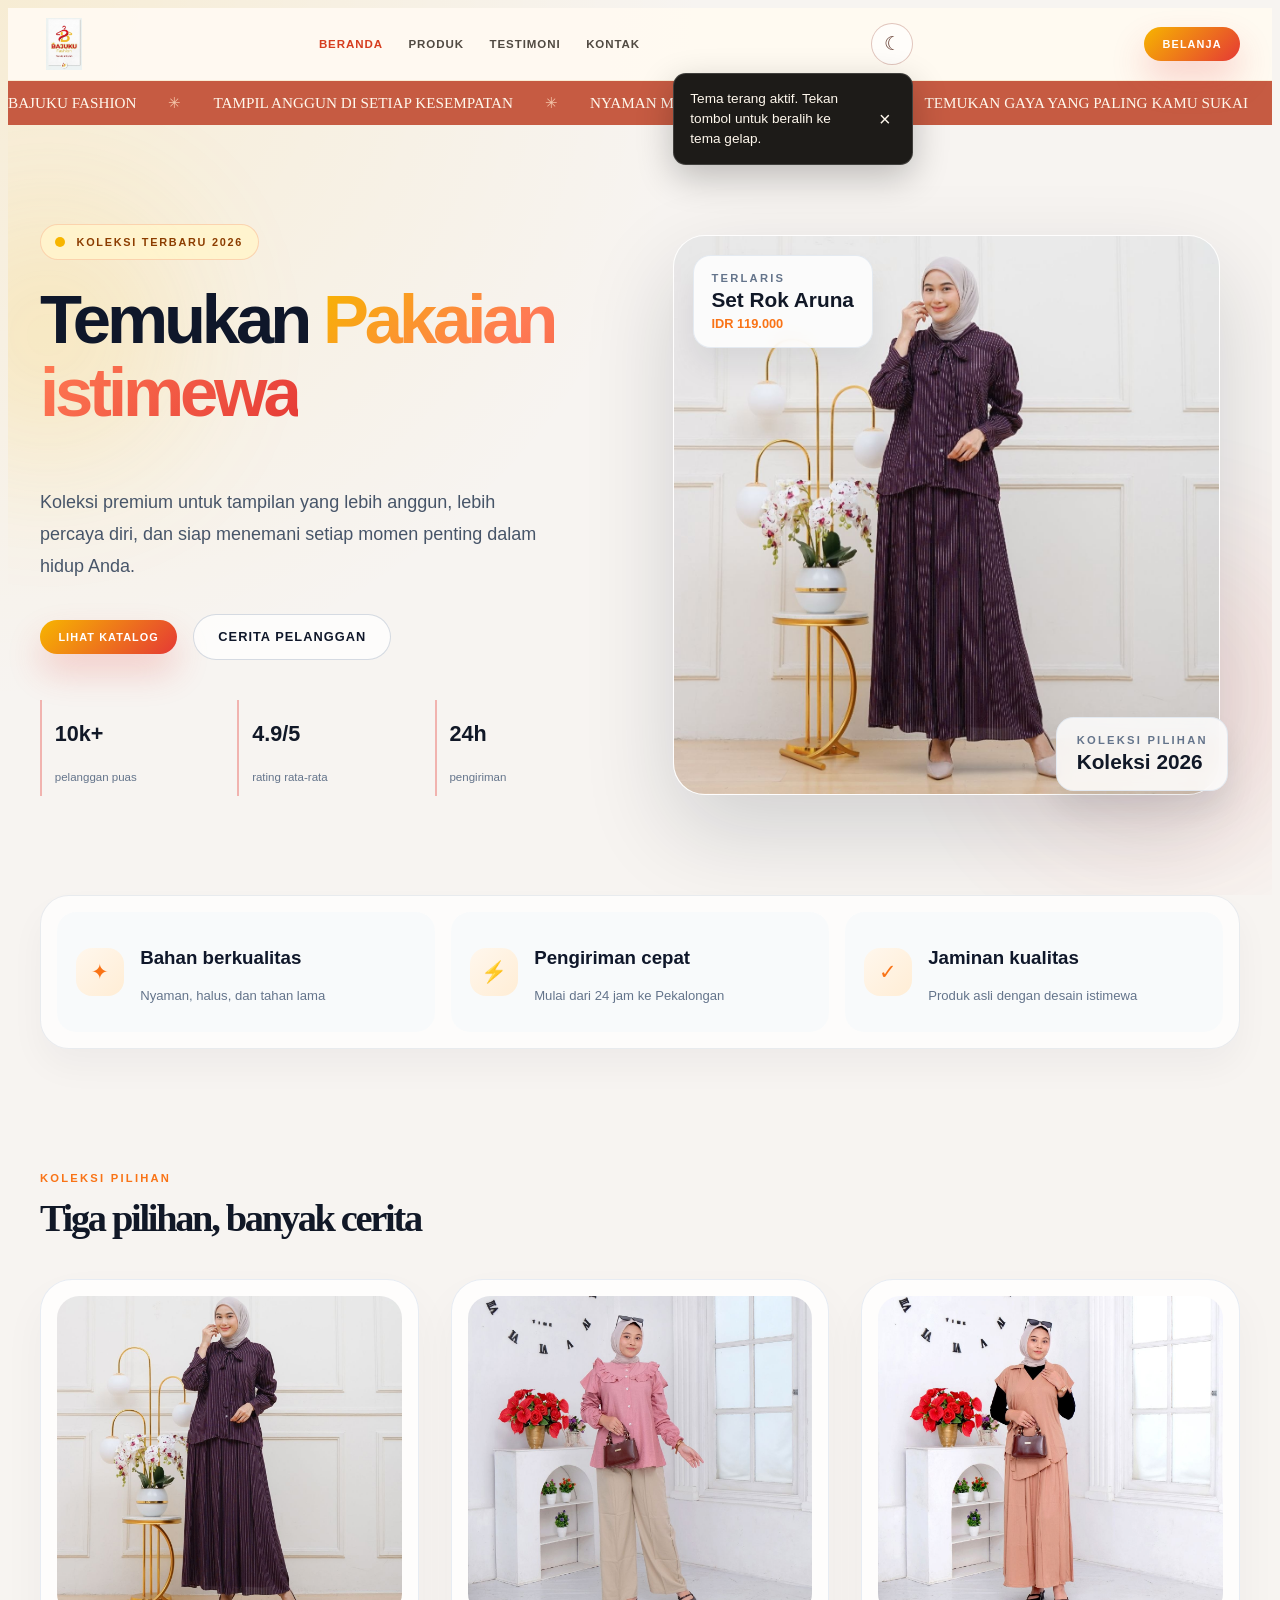
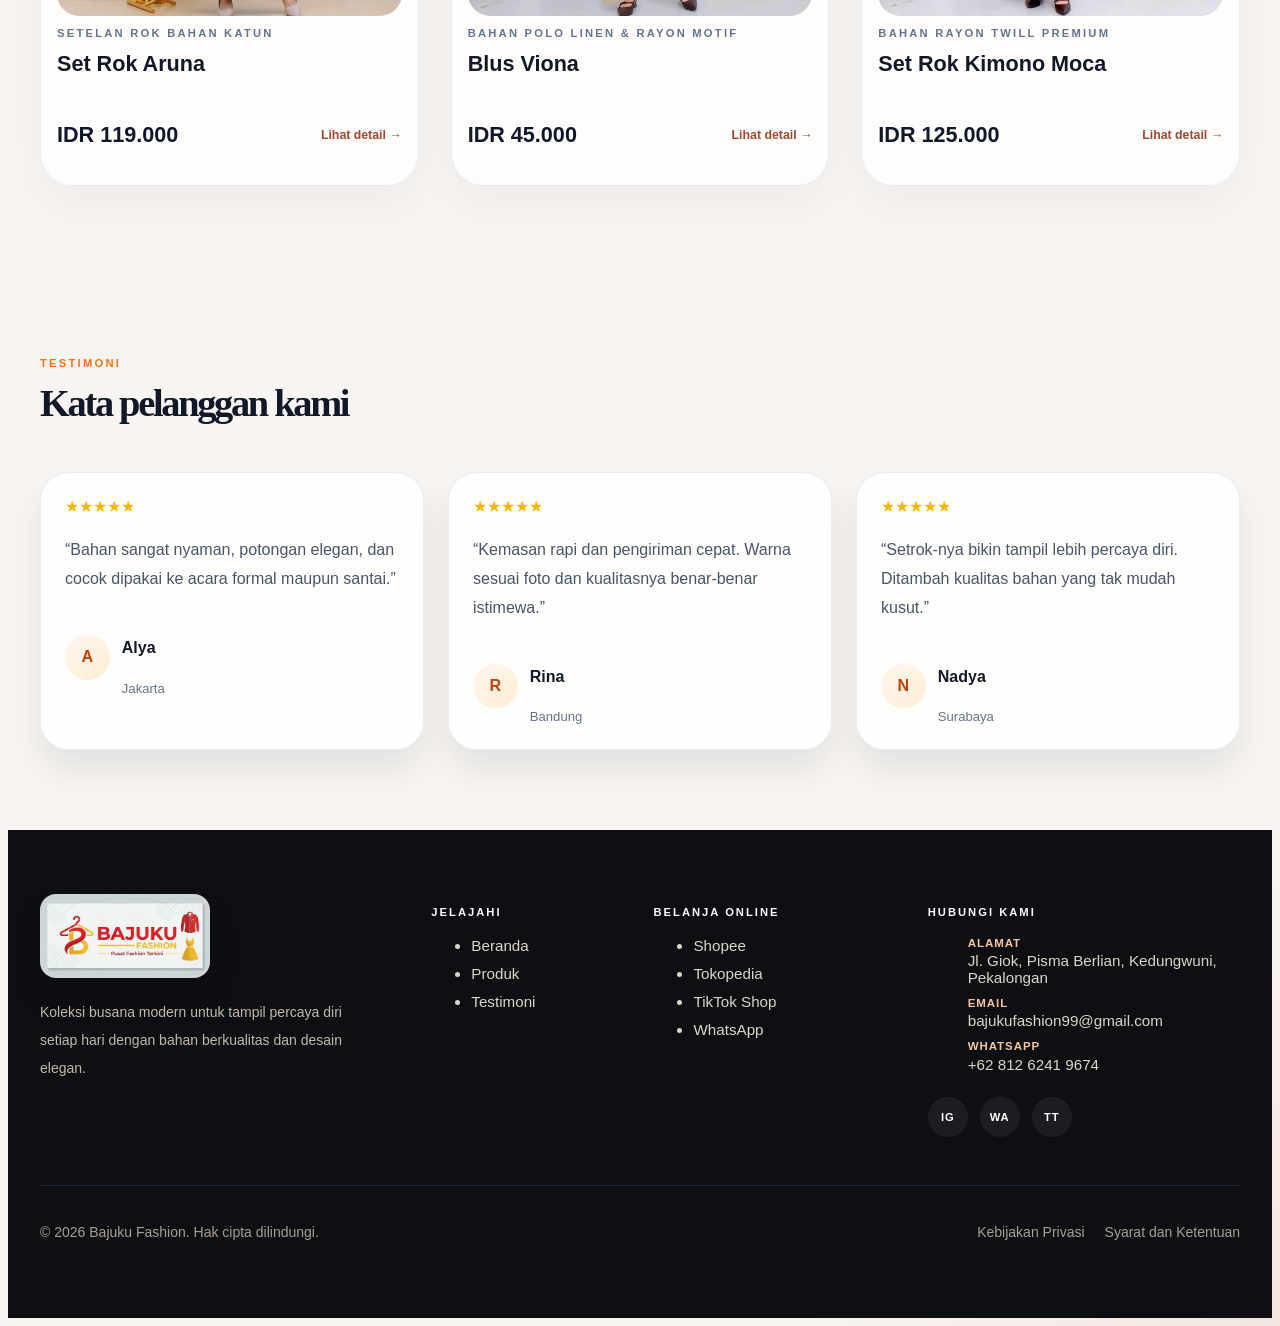
==== commit d73e2419: "v1.3" ====
--- a/v1-23-sep-2026/index.html
+++ b/v1-23-sep-2026/index.html
@@ -8,6 +8,7 @@
       name="description"
       content="Bajuku Fashion menghadirkan koleksi set rok, blus, dan kimono berkualitas dengan desain modern dan nyaman untuk setiap aktivitas."
     />
+    <meta name="color-scheme" content="light dark" />
     <link rel="stylesheet" href="style.css" />
   </head>
   <body class="bg-[#f7f4f1] text-slate-800 antialiased">
@@ -24,14 +25,21 @@
           <a href="index.html#kontak" class="nav-link">Kontak</a>
         </nav>
 
+        <div class="theme-controls">
+          <button type="button" class="theme-toggle" aria-label="Aktifkan tema gelap" aria-pressed="false"><span aria-hidden="true">☾</span></button>
+          <aside class="theme-toast" role="status" aria-live="polite" aria-atomic="true" hidden>
+            <span data-theme-toast-message></span>
+            <button type="button" class="theme-toast-close" aria-label="Tutup pesan tema">×</button>
+          </aside>
+        </div>
         <a href="#produk" class="primary-btn header-cta">Belanja</a>
       </div>
     </header>
 
-    <div class="ticker" aria-label="Bajuku Fashion, tampil anggun, nyaman sepanjang hari, gaya percaya diri">
+    <div class="ticker" aria-label="Bajuku Fashion, tampil anggun, nyaman sepanjang hari, gaya percaya diri, koleksi istimewa">
       <div class="ticker-track" aria-hidden="true">
-        <div class="ticker-group"><span>Bajuku Fashion</span><i>✳</i><span>Tampil anggun di setiap kesempatan</span><i>✳</i><span>Nyaman menemani langkahmu</span><i>✳</i><span>Temukan gaya yang paling kamu sukai</span><i>✳</i><span>Detail manis, pesona istimewa</span><i>✳</i><span>Rayakan cantik versimu</span><i>✳</i><span>Fashion wanita untuk hari penuh cerita</span><i>✳</i><span>Percaya diri, jadi diri sendiri</span><i>✳</i></div>
-        <div class="ticker-group"><span>Bajuku Fashion</span><i>✳</i><span>Tampil anggun di setiap kesempatan</span><i>✳</i><span>Nyaman menemani langkahmu</span><i>✳</i><span>Temukan gaya yang paling kamu sukai</span><i>✳</i><span>Detail manis, pesona istimewa</span><i>✳</i><span>Rayakan cantik versimu</span><i>✳</i><span>Fashion wanita untuk hari penuh cerita</span><i>✳</i><span>Percaya diri, jadi diri sendiri</span><i>✳</i></div>
+        <div class="ticker-group"><span>Bajuku Fashion</span><i>✳</i><span>Tampil anggun di setiap kesempatan</span><i>✳</i><span>Nyaman menemani langkahmu</span><i>✳</i><span>Temukan gaya yang paling kamu sukai</span><i>✳</i><span>Detail manis, pesona istimewa</span><i>✳</i><span>Rayakan cantik versimu</span><i>✳</i><span>Fashion wanita untuk hari penuh cerita</span><i>✳</i><span>Percaya diri, jadi diri sendiri</span><i>✳</i><span>Koleksi istimewa untukmu</span><i>✳</i><span>Cantik dan nyaman sepanjang hari</span><i>✳</i><span>Gaya percaya diri dimulai dari sini</span><i>✳</i><span>Temukan kenyamanan dalam setiap langkah</span><i>✳</i></div>
+        <div class="ticker-group"><span>Bajuku Fashion</span><i>✳</i><span>Tampil anggun di setiap kesempatan</span><i>✳</i><span>Nyaman menemani langkahmu</span><i>✳</i><span>Temukan gaya yang paling kamu sukai</span><i>✳</i><span>Detail manis, pesona istimewa</span><i>✳</i><span>Rayakan cantik versimu</span><i>✳</i><span>Fashion wanita untuk hari penuh cerita</span><i>✳</i><span>Percaya diri, jadi diri sendiri</span><i>✳</i><span>Koleksi istimewa untukmu</span><i>✳</i><span>Cantik dan nyaman sepanjang hari</span><i>✳</i><span>Gaya percaya diri dimulai dari sini</span><i>✳</i><span>Temukan kenyamanan dalam setiap langkah</span><i>✳</i></div>
       </div>
     </div>
 
@@ -46,8 +54,8 @@
               <span class="inline-block h-2.5 w-2.5 rounded-full bg-brand-500"></span>
               Koleksi terbaru 2026
             </span>
-            <h1 class="mt-6 max-w-xl text-4xl font-extrabold leading-[1.05] tracking-[-0.06em] text-slate-900 sm:text-5xl lg:text-[4.3rem]">
-              Temukan <span class="gradient-text">gaya istimewa</span>
+            <h1 class="hero-title mt-6 max-w-xl text-4xl font-extrabold leading-[1.05] tracking-[-0.06em] text-slate-900 sm:text-5xl lg:text-[4.3rem]">
+              Temukan <span class="gradient-text">Pakaian istimewa</span>
             </h1>
             <p class="mt-6 max-w-lg text-base leading-8 text-slate-600 sm:text-lg">
               Koleksi premium untuk tampilan yang lebih anggun, lebih percaya diri, dan siap menemani setiap momen penting dalam hidup Anda.
@@ -76,11 +84,11 @@
 
           <div class="hero-visual reveal">
             <div class="hero-card main-card">
-              <img src="assets/img/aruna-set-rok/aruna-set-rok-burgundy.avif" alt="Aruna setelan rok warna burgundy" loading="eager" fetchpriority="high" />
+              <img src="assets/img/aruna-set-rok/aruna-set-rok-burgundy.avif" alt="Set Rok Aruna warna burgundy" loading="eager" fetchpriority="high" />
             </div>
             <div class="floating-tag tag-left">
               <span>Terlaris</span>
-              <strong>Aruna Setelan Rok</strong>
+              <strong>Set Rok Aruna</strong>
               <em>IDR 119.000</em>
             </div>
             <div class="floating-tag tag-right">
@@ -104,7 +112,7 @@
             <div class="feature-ico">⚡</div>
             <div>
               <h3>Pengiriman cepat</h3>
-              <p>Hingga 24 jam ke kota utama</p>
+              <p>Mulai dari 24 jam ke Pekalongan</p>
             </div>
           </div>
           <div class="feature-item">
@@ -124,13 +132,13 @@
         </div>
 
         <div class="product-grid">
-          <a class="product-card-link reveal" href="aruna.html" aria-label="Lihat detail Aruna Setelan Rok">
+          <a class="product-card-link reveal" href="aruna.html" aria-label="Lihat detail Set Rok Aruna">
             <article class="product-card">
               <div class="product-image-wrap">
-                <img src="assets/img/aruna-set-rok/aruna-set-rok-burgundy.avif" alt="Aruna setelan rok warna burgundy" loading="lazy" />
-              </div>
-              <p class="product-type">Setelan katun rayon</p>
-              <h3 class="product-name">Aruna Setelan Rok</h3>
+                <img src="assets/img/aruna-set-rok/aruna-set-rok-burgundy.avif" alt="Set Rok Aruna warna burgundy" loading="lazy" />
+              </div>
+              <p class="product-type">SETELAN ROK BAHAN KATUN</p>
+              <h3 class="product-name">Set Rok Aruna</h3>
               <div class="product-card-bottom"><p class="price">IDR 119.000</p><span class="detail-link">Lihat detail <span aria-hidden="true">→</span></span></div>
             </article>
           </a>
@@ -140,7 +148,7 @@
               <div class="product-image-wrap">
                 <img src="assets/img/blus-atasan/blus-viona-DustyPink.avif" alt="Blus Viona warna merah muda dusty pink" loading="lazy" />
               </div>
-              <p class="product-type">Blus polo linen dan rayon</p>
+              <p class="product-type">BAHAN POLO LINEN &amp; RAYON MOTIF</p>
               <h3 class="product-name">Blus Viona</h3>
               <div class="product-card-bottom"><p class="price">IDR 45.000</p><span class="detail-link">Lihat detail <span aria-hidden="true">→</span></span></div>
             </article>
@@ -151,7 +159,7 @@
               <div class="product-image-wrap">
                 <img src="assets/img/set-rok-kimono/set-rok-kimono-mocca1.avif" alt="Set rok kimono rayon twill warna moca" loading="lazy" />
               </div>
-              <p class="product-type">Rayon twill</p>
+              <p class="product-type">BAHAN RAYON TWILL PREMIUM</p>
               <h3 class="product-name">Set Rok Kimono Moca</h3>
               <div class="product-card-bottom"><p class="price">IDR 125.000</p><span class="detail-link">Lihat detail <span aria-hidden="true">→</span></span></div>
             </article>
--- a/v1-23-sep-2026/style.css
+++ b/v1-23-sep-2026/style.css
@@ -93,7 +93,7 @@
 
 .ticker-track {
   width: max-content;
-  animation: ticker-scroll 34s linear infinite;
+  animation: ticker-scroll 52s linear infinite;
 }
 
 .ticker-group {
@@ -112,7 +112,8 @@
 }
 
 @keyframes ticker-scroll {
-  to { transform: translateX(50%); }
+  from { transform: translateX(-50%); }
+  to { transform: translateX(0); }
 }
 
 .primary-btn,
@@ -370,6 +371,11 @@
 
 h1 {
   font-family: 'Times New Roman', Times, serif;
+}
+
+.hero-title {
+  font-family: "SF Pro Display", -apple-system, BlinkMacSystemFont, sans-serif;
+  font-weight: 700;
 }
 
 .filter-row {
@@ -704,6 +710,30 @@
   line-height: 1.7;
 }
 
+.description-panel {
+  border: 1px solid #ddd4c9;
+  border-radius: 0.75rem;
+  padding: 1.25rem;
+  background: rgba(255, 255, 255, 0.45);
+}
+
+.description-table {
+  width: 100%;
+  border-collapse: collapse;
+}
+
+.description-table caption {
+  margin: 0 0 0.65rem;
+  font-size: 1.5rem;
+  text-align: left;
+}
+
+.description-table td {
+  padding: 0;
+  color: #514a42;
+  line-height: 1.8;
+}
+
 .detail-columns {
   display: grid;
   grid-template-columns: repeat(2, minmax(0, 1fr));
@@ -1363,7 +1393,6 @@
 
 @media (prefers-reduced-motion: reduce) {
   html { scroll-behavior: auto; }
-  .ticker-track { animation: none; }
   *, *::before, *::after { transition-duration: 0.01ms !important; }
 }
 
@@ -1454,6 +1483,217 @@
 .hover\:border-brand-300:hover { border-color: #ffd24a; }
 .hover\:text-brand-600:hover { color: #e89a00; }
 
+.hero-title.font-extrabold { font-weight: 700; }
+
+.theme-controls {
+  position: relative;
+  display: flex;
+  flex: 0 0 auto;
+}
+
+.theme-toggle {
+  display: inline-flex;
+  width: 2.65rem;
+  height: 2.65rem;
+  align-items: center;
+  justify-content: center;
+  border: 1px solid rgba(156, 67, 47, 0.3);
+  border-radius: 50%;
+  background: rgba(255, 255, 255, 0.65);
+  color: #633a2d;
+  font-size: 1.2rem;
+  cursor: pointer;
+  transition: background 0.2s ease, color 0.2s ease, transform 0.2s ease;
+}
+
+.theme-toggle:hover {
+  transform: translateY(-1px);
+  background: #fff;
+}
+
+.theme-toggle:focus-visible,
+.theme-toast-close:focus-visible {
+  outline: 2px solid #c65b42;
+  outline-offset: 3px;
+}
+
+.theme-toast {
+  position: absolute;
+  z-index: 1000;
+  top: calc(100% + 0.5rem);
+  right: 0;
+  display: flex;
+  align-items: center;
+  gap: 1rem;
+  width: 15rem;
+  max-width: calc(100vw - 5rem);
+  border: 1px solid rgba(255, 255, 255, 0.16);
+  border-radius: 0.8rem;
+  padding: 0.9rem 1rem;
+  background: #1d1b18;
+  color: #fff8ed;
+  box-shadow: 0 12px 36px rgba(0, 0, 0, 0.24);
+  font-size: 0.85rem;
+  line-height: 1.5;
+  animation: toast-appear 0.3s ease-out both;
+}
+
+.theme-toast[hidden] { display: none; }
+
+:root[data-theme="light"] {
+  color-scheme: light;
+}
+
+.theme-toast-close {
+  flex: 0 0 auto;
+  border: 0;
+  padding: 0.1rem 0.35rem;
+  background: transparent;
+  color: inherit;
+  font: inherit;
+  font-size: 1.25rem;
+  cursor: pointer;
+}
+
+@keyframes toast-appear {
+  from { opacity: 0; translate: 0 0.5rem; }
+  to { opacity: 1; translate: 0 0; }
+}
+
+:root[data-theme="dark"] {
+  color-scheme: dark;
+
+  & body,
+  & body.text-slate-800 {
+    background-color: #17181b;
+    background-image:
+      radial-gradient(circle at top left, rgba(247, 181, 0, 0.08), transparent 22%),
+      radial-gradient(circle at bottom right, rgba(229, 57, 53, 0.08), transparent 15%);
+    color: #e7e5e4;
+  }
+
+  & .site-header {
+    background: rgba(23, 24, 27, 0.96);
+    border-bottom-color: rgba(255, 255, 255, 0.1);
+  }
+
+  & .site-nav,
+  & .secondary-btn,
+  & .detail-title,
+  & .detail-price,
+  & .floating-tag strong,
+  & .section-title,
+  & .testimonial h4,
+  & .testimonial p,
+  & .feature-item h3,
+  & .color-selector legend,
+  & .selected-color,
+  & .spec-section h3,
+  & .product-notes h3 {
+    color: #f5f1eb;
+  }
+
+  & .nav-link,
+  & .breadcrumb,
+  & .floating-tag span,
+  & .feature-item p,
+  & .stat-label,
+  & .product-type,
+  & .image-caption,
+  & .detail-lead,
+  & .detail-information > div:first-child > p,
+  & .detail-list,
+  & .size-list > div,
+  & .policy-list,
+  & .policy-statement,
+  & .policy-thanks {
+    color: #c4beb5;
+  }
+
+  & .hero-title.text-slate-900,
+  & .product-name,
+  & .price,
+  & .text-slate-800,
+  & .text-slate-900 {
+    color: #f5f1eb;
+  }
+
+  & .hero-badge {
+    background: rgba(70, 50, 24, 0.8);
+    color: #f6d18a;
+  }
+
+  & .theme-toggle {
+    border-color: rgba(255, 255, 255, 0.18);
+    background: #25262a;
+    color: #f5d58a;
+  }
+
+  & .theme-toggle:hover {
+    background: #35363b;
+  }
+
+  & .secondary-btn,
+  & .floating-tag,
+  & .feature-band,
+  & .feature-item,
+  & .product-card,
+  & .testimonial,
+  & .detail-image-frame,
+  & .gallery-thumbnail,
+  & .color-option,
+  & .detail-marketplaces a:not(.marketplace-primary),
+  & .description-panel {
+    border-color: rgba(255, 255, 255, 0.13);
+    background-color: rgba(37, 38, 42, 0.88);
+    color: #e7e5e4;
+  }
+
+  & .detail-information {
+    border-top-color: rgba(255, 255, 255, 0.15);
+  }
+
+  & .size-list > div {
+    border-bottom-color: rgba(255, 255, 255, 0.12);
+  }
+
+  & .description-panel .section-title {
+    color: #f5f1eb;
+  }
+
+  & .description-table caption {
+    color: #f5f1eb;
+  }
+
+  & .description-table td {
+    color: #c4beb5;
+  }
+
+  & .text-slate-500,
+  & .text-slate-600,
+  & .text-slate-700 {
+    color: #c4beb5;
+  }
+
+  & .detail-link {
+    color: #f0a181;
+  }
+
+  & .bg-\[\#f7f4f1\] {
+    background-color: #17181b;
+  }
+}
+
+@media (max-width: 640px) {
+  .theme-toast {
+    top: calc(100% + 0.5rem);
+    left: 0;
+    right: auto;
+    width: min(15rem, calc(100vw - 11rem));
+    max-width: calc(100vw - 5rem);
+  }
+}
+
 @media (min-width: 640px) {
   .sm\:flex-row { flex-direction: row; }
   .sm\:items-center { align-items: center; }
